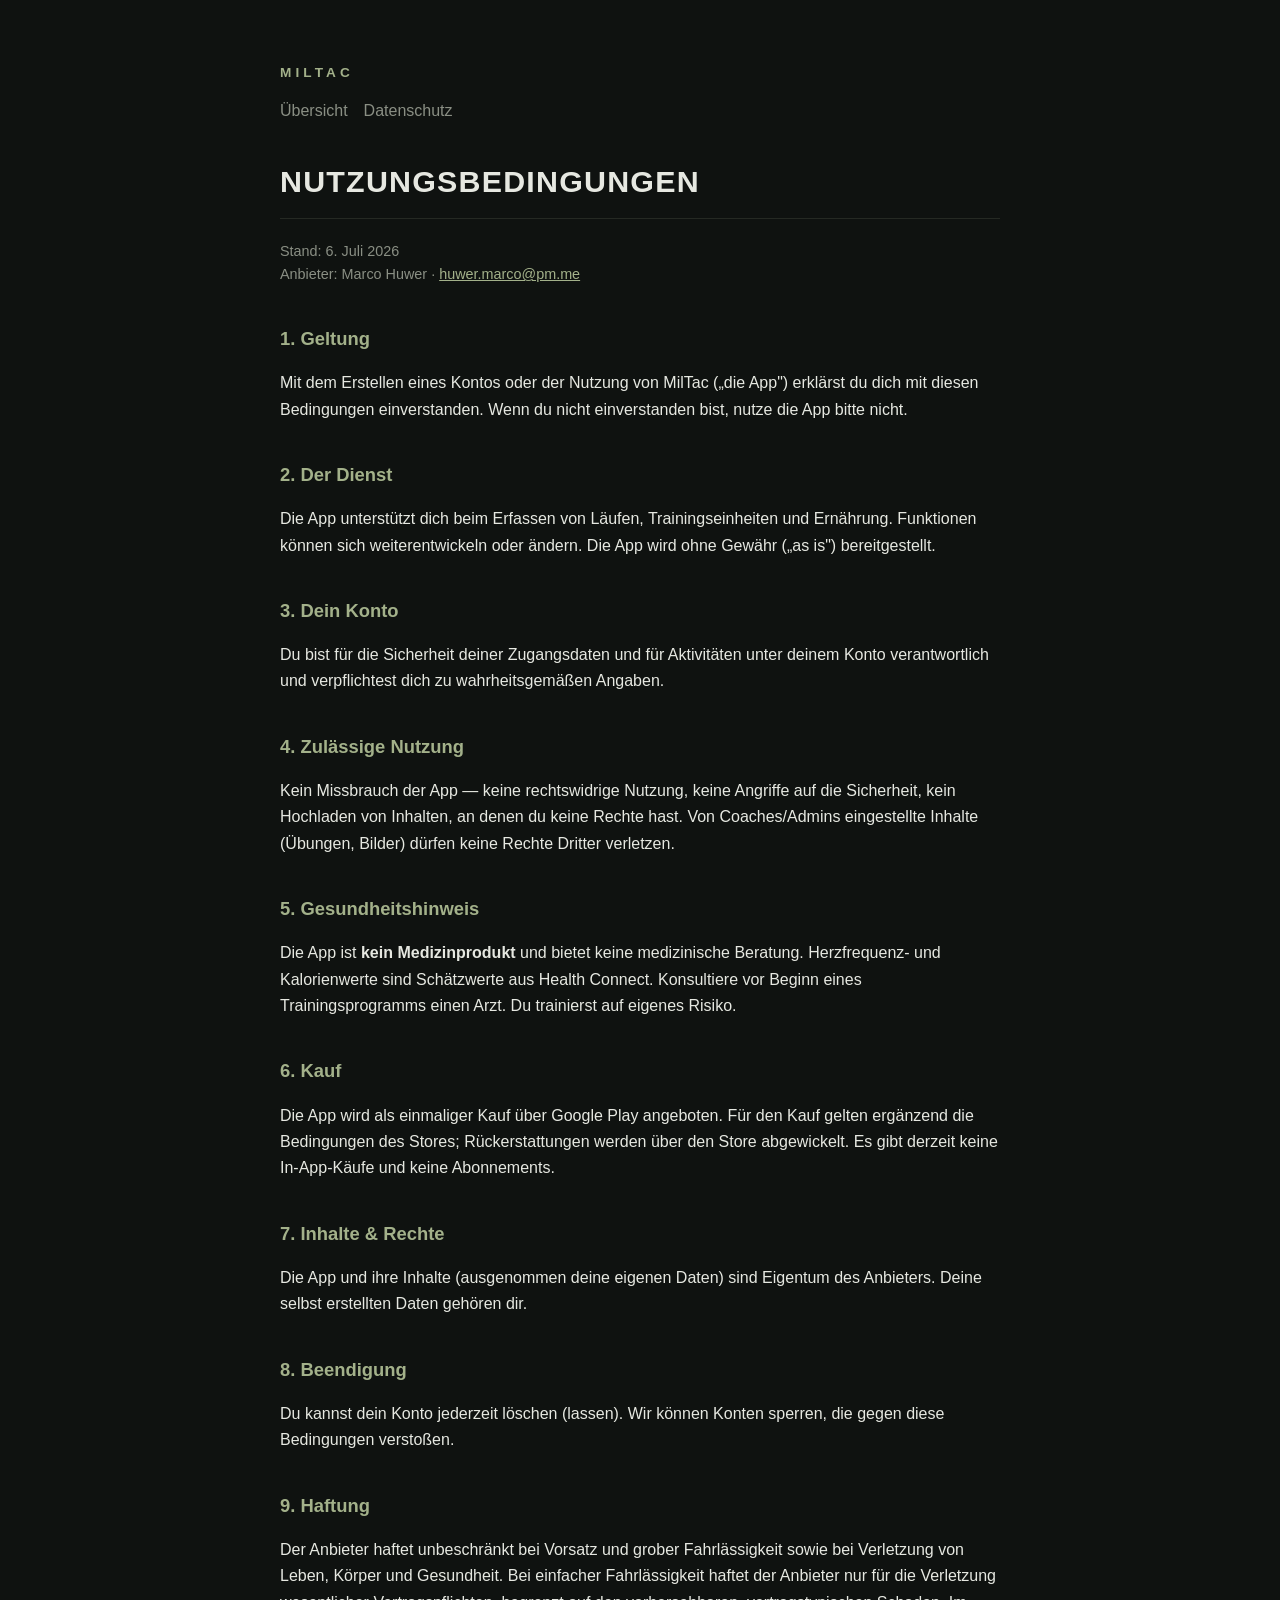
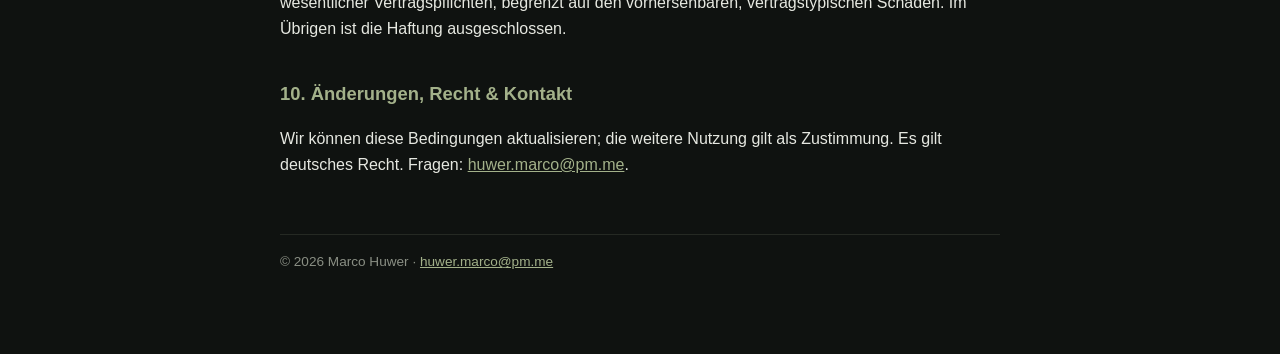
==== agb.html @ 14cd2529 "Add MilTac legal pages (privacy policy + terms, German)" ====
<!DOCTYPE html>
<html lang="de">
<head>
<meta charset="utf-8">
<meta name="viewport" content="width=device-width, initial-scale=1">
<title>Nutzungsbedingungen — MilTac</title>
<link rel="stylesheet" href="style.css">
</head>
<body>
<main>
  <p class="brand">MilTac</p>
  <nav><a href="index.html">Übersicht</a><a href="datenschutz.html">Datenschutz</a></nav>
  <h1>Nutzungsbedingungen</h1>
  <p class="meta">Stand: 6. Juli 2026<br>
  Anbieter: Marco Huwer · <a href="mailto:huwer.marco@pm.me">huwer.marco@pm.me</a></p>

  <h2>1. Geltung</h2>
  <p>Mit dem Erstellen eines Kontos oder der Nutzung von MilTac („die App") erklärst du dich mit diesen Bedingungen einverstanden. Wenn du nicht einverstanden bist, nutze die App bitte nicht.</p>

  <h2>2. Der Dienst</h2>
  <p>Die App unterstützt dich beim Erfassen von Läufen, Trainingseinheiten und Ernährung. Funktionen können sich weiterentwickeln oder ändern. Die App wird ohne Gewähr („as is") bereitgestellt.</p>

  <h2>3. Dein Konto</h2>
  <p>Du bist für die Sicherheit deiner Zugangsdaten und für Aktivitäten unter deinem Konto verantwortlich und verpflichtest dich zu wahrheitsgemäßen Angaben.</p>

  <h2>4. Zulässige Nutzung</h2>
  <p>Kein Missbrauch der App — keine rechtswidrige Nutzung, keine Angriffe auf die Sicherheit, kein Hochladen von Inhalten, an denen du keine Rechte hast. Von Coaches/Admins eingestellte Inhalte (Übungen, Bilder) dürfen keine Rechte Dritter verletzen.</p>

  <h2>5. Gesundheitshinweis</h2>
  <p>Die App ist <strong>kein Medizinprodukt</strong> und bietet keine medizinische Beratung. Herzfrequenz- und Kalorienwerte sind Schätzwerte aus Health Connect. Konsultiere vor Beginn eines Trainingsprogramms einen Arzt. Du trainierst auf eigenes Risiko.</p>

  <h2>6. Kauf</h2>
  <p>Die App wird als einmaliger Kauf über Google Play angeboten. Für den Kauf gelten ergänzend die Bedingungen des Stores; Rückerstattungen werden über den Store abgewickelt. Es gibt derzeit keine In-App-Käufe und keine Abonnements.</p>

  <h2>7. Inhalte &amp; Rechte</h2>
  <p>Die App und ihre Inhalte (ausgenommen deine eigenen Daten) sind Eigentum des Anbieters. Deine selbst erstellten Daten gehören dir.</p>

  <h2>8. Beendigung</h2>
  <p>Du kannst dein Konto jederzeit löschen (lassen). Wir können Konten sperren, die gegen diese Bedingungen verstoßen.</p>

  <h2>9. Haftung</h2>
  <p>Der Anbieter haftet unbeschränkt bei Vorsatz und grober Fahrlässigkeit sowie bei Verletzung von Leben, Körper und Gesundheit. Bei einfacher Fahrlässigkeit haftet der Anbieter nur für die Verletzung wesentlicher Vertragspflichten, begrenzt auf den vorhersehbaren, vertragstypischen Schaden. Im Übrigen ist die Haftung ausgeschlossen.</p>

  <h2>10. Änderungen, Recht &amp; Kontakt</h2>
  <p>Wir können diese Bedingungen aktualisieren; die weitere Nutzung gilt als Zustimmung. Es gilt deutsches Recht. Fragen: <a href="mailto:huwer.marco@pm.me">huwer.marco@pm.me</a>.</p>

  <footer>© 2026 Marco Huwer · <a href="mailto:huwer.marco@pm.me">huwer.marco@pm.me</a></footer>
</main>
</body>
</html>
---- style.css ----
:root {
  --bg: #0F1210;
  --card: #171D16;
  --text: #E6E8E1;
  --muted: #8A8F84;
  --accent: #A3B18A;
  --border: rgba(163, 177, 138, 0.15);
}
* { box-sizing: border-box; }
body {
  margin: 0;
  background: var(--bg);
  color: var(--text);
  font: 16px/1.65 -apple-system, "Segoe UI", Roboto, Arial, sans-serif;
}
main {
  max-width: 760px;
  margin: 0 auto;
  padding: 48px 20px 80px;
}
h1 {
  font-size: 1.9rem;
  letter-spacing: 0.04em;
  text-transform: uppercase;
  border-bottom: 1px solid var(--border);
  padding-bottom: 12px;
}
h2 { font-size: 1.15rem; margin-top: 2em; color: var(--accent); }
a { color: var(--accent); }
.meta { color: var(--muted); font-size: 0.9rem; }
.brand {
  color: var(--accent);
  letter-spacing: 0.3em;
  font-weight: 700;
  text-transform: uppercase;
  font-size: 0.85rem;
}
nav { margin-bottom: 32px; }
nav a { margin-right: 16px; color: var(--muted); text-decoration: none; }
nav a:hover { color: var(--accent); }
ul { padding-left: 1.2em; }
li { margin: 0.35em 0; }
footer {
  margin-top: 56px;
  padding-top: 16px;
  border-top: 1px solid var(--border);
  color: var(--muted);
  font-size: 0.85rem;
}
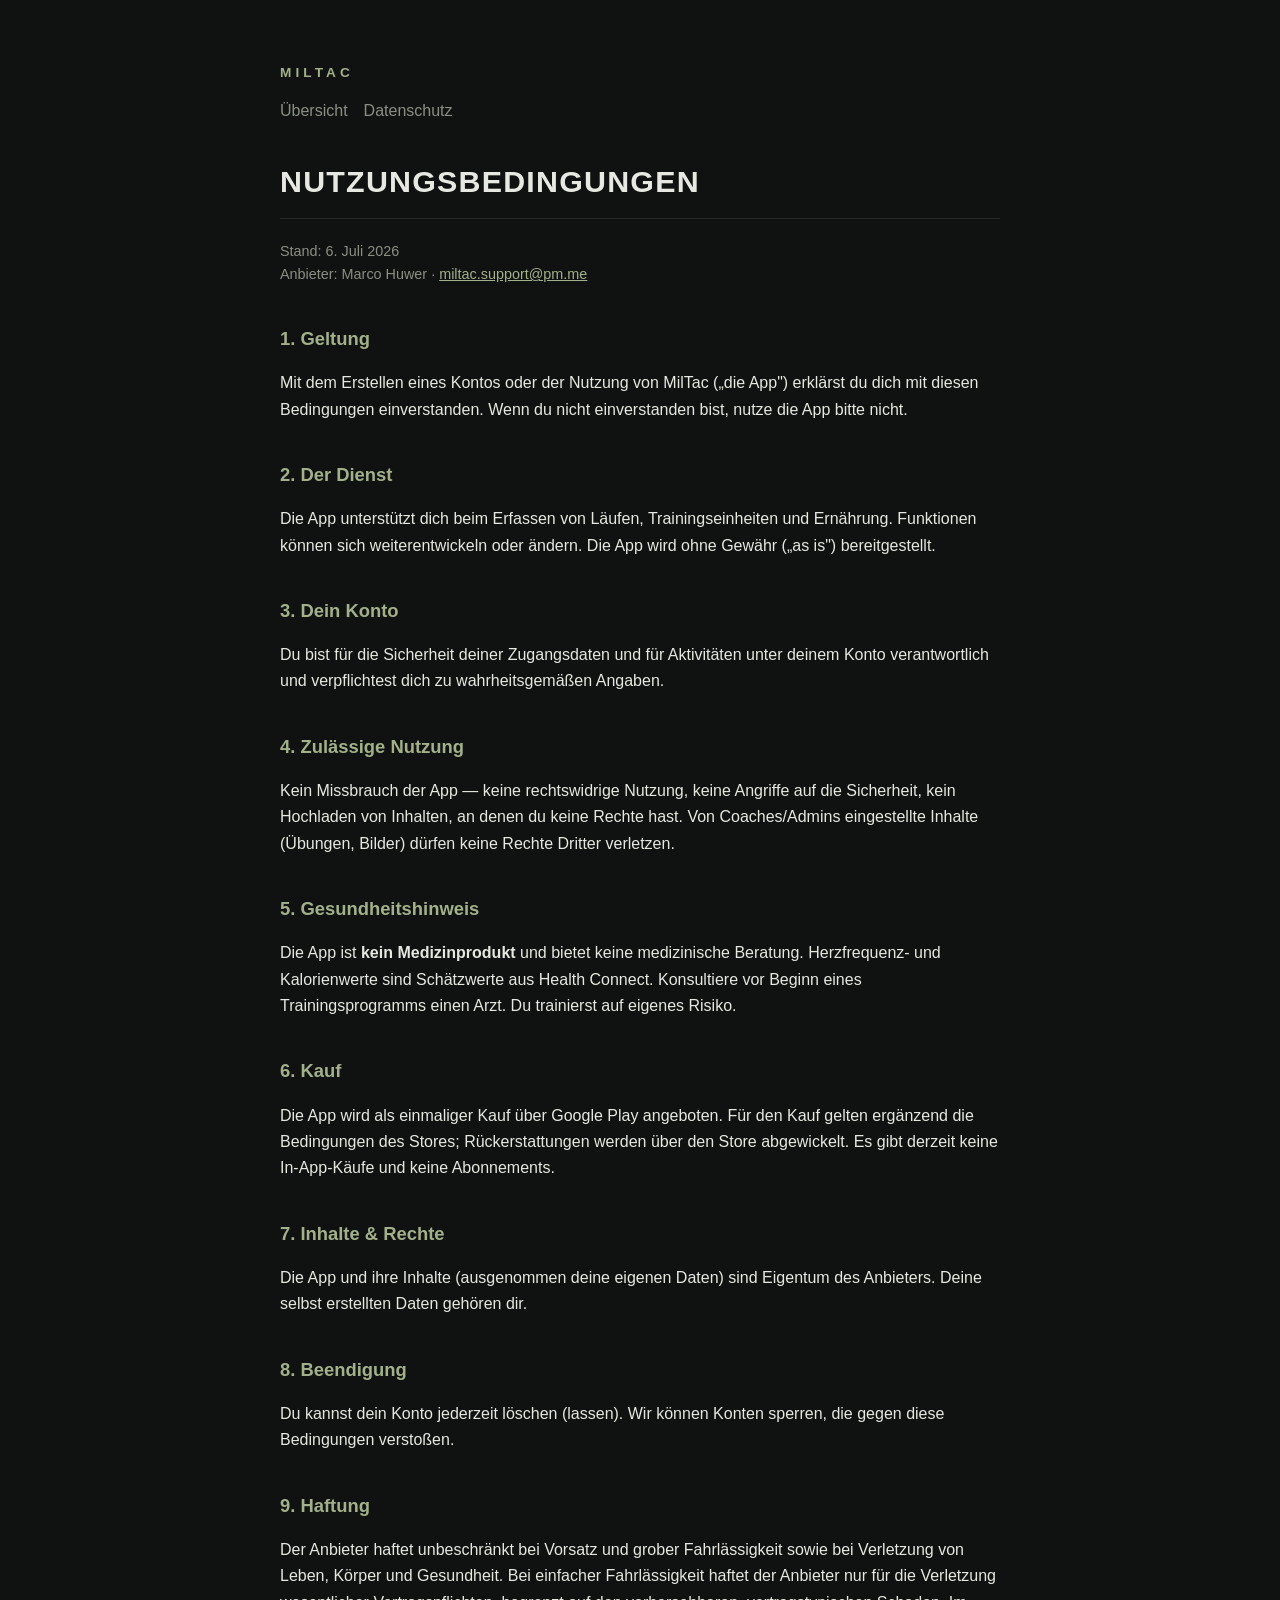
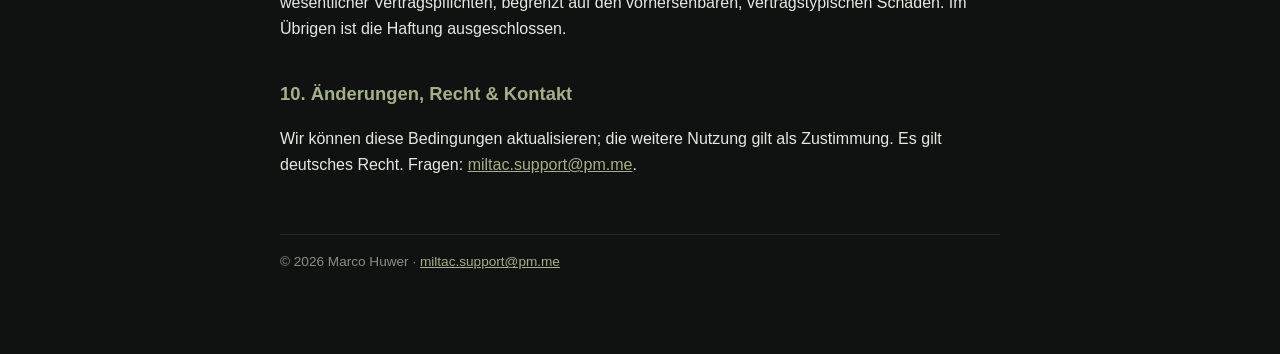
==== commit 958e3f1e: "Update contact email addresses in agb.html" ====
--- a/agb.html
+++ b/agb.html
@@ -12,7 +12,7 @@
   <nav><a href="index.html">Übersicht</a><a href="datenschutz.html">Datenschutz</a></nav>
   <h1>Nutzungsbedingungen</h1>
   <p class="meta">Stand: 6. Juli 2026<br>
-  Anbieter: Marco Huwer · <a href="mailto:huwer.marco@pm.me">huwer.marco@pm.me</a></p>
+  Anbieter: Marco Huwer · <a href="mailto:miltac.support@pm.me">miltac.support@pm.me</a></p>
 
   <h2>1. Geltung</h2>
   <p>Mit dem Erstellen eines Kontos oder der Nutzung von MilTac („die App") erklärst du dich mit diesen Bedingungen einverstanden. Wenn du nicht einverstanden bist, nutze die App bitte nicht.</p>
@@ -42,9 +42,9 @@
   <p>Der Anbieter haftet unbeschränkt bei Vorsatz und grober Fahrlässigkeit sowie bei Verletzung von Leben, Körper und Gesundheit. Bei einfacher Fahrlässigkeit haftet der Anbieter nur für die Verletzung wesentlicher Vertragspflichten, begrenzt auf den vorhersehbaren, vertragstypischen Schaden. Im Übrigen ist die Haftung ausgeschlossen.</p>
 
   <h2>10. Änderungen, Recht &amp; Kontakt</h2>
-  <p>Wir können diese Bedingungen aktualisieren; die weitere Nutzung gilt als Zustimmung. Es gilt deutsches Recht. Fragen: <a href="mailto:huwer.marco@pm.me">huwer.marco@pm.me</a>.</p>
+  <p>Wir können diese Bedingungen aktualisieren; die weitere Nutzung gilt als Zustimmung. Es gilt deutsches Recht. Fragen: <a href="mailto:miltac.support@pm.me">miltac.support@pm.me</a>.</p>
 
-  <footer>© 2026 Marco Huwer · <a href="mailto:huwer.marco@pm.me">huwer.marco@pm.me</a></footer>
+  <footer>© 2026 Marco Huwer · <a href="mailto:miltac.support@pm.me">miltac.support@pm.me</a></footer>
 </main>
 </body>
 </html>
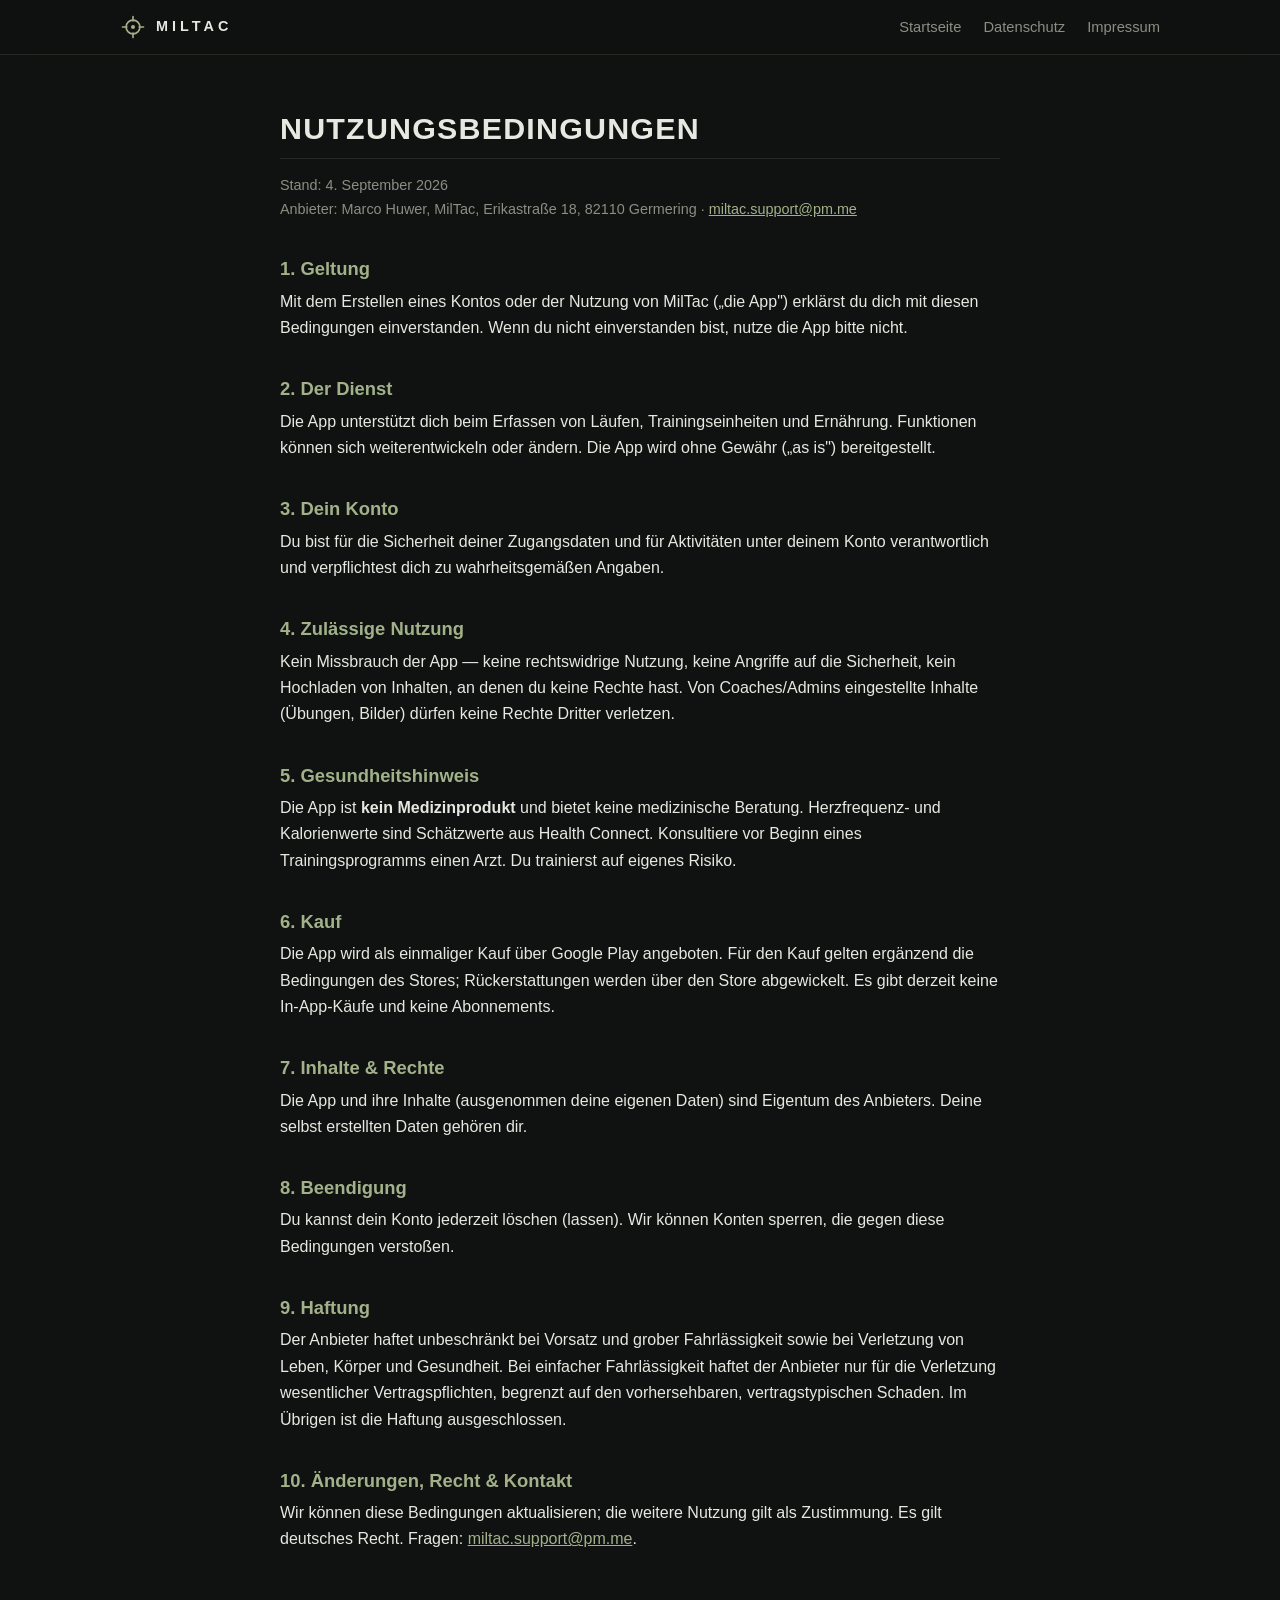
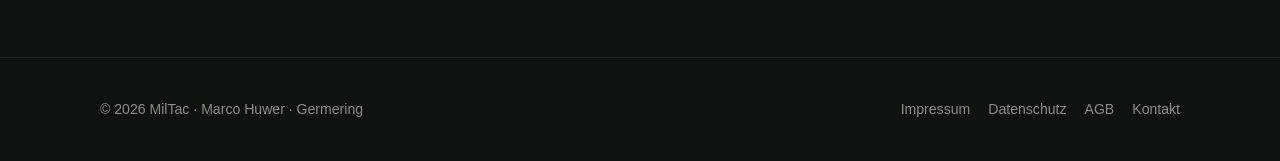
==== commit 79638d67: "Build miltac.de homepage with Impressum and unified design - New landing page (index.html): hero wit" ====
--- a/agb.html
+++ b/agb.html
@@ -4,15 +4,29 @@
 <meta charset="utf-8">
 <meta name="viewport" content="width=device-width, initial-scale=1">
 <title>Nutzungsbedingungen — MilTac</title>
+<link rel="icon" href="favicon.svg" type="image/svg+xml">
 <link rel="stylesheet" href="style.css">
 </head>
 <body>
-<main>
-  <p class="brand">MilTac</p>
-  <nav><a href="index.html">Übersicht</a><a href="datenschutz.html">Datenschutz</a></nav>
+
+<header class="site-header">
+  <div class="inner">
+    <a class="logo" href="index.html" aria-label="MilTac Startseite">
+      <svg viewBox="0 0 64 64" aria-hidden="true"><circle cx="32" cy="32" r="17" fill="none" stroke="#A3B18A" stroke-width="4"/><circle cx="32" cy="32" r="5" fill="#A3B18A"/><path d="M32 6v11M32 47v11M6 32h11M47 32h11" stroke="#A3B18A" stroke-width="4" stroke-linecap="round"/></svg>
+      MilTac
+    </a>
+    <nav class="site-nav" aria-label="Rechtliches">
+      <a href="index.html">Startseite</a>
+      <a href="datenschutz.html">Datenschutz</a>
+      <a href="impressum.html">Impressum</a>
+    </nav>
+  </div>
+</header>
+
+<main class="legal">
   <h1>Nutzungsbedingungen</h1>
-  <p class="meta">Stand: 6. Juli 2026<br>
-  Anbieter: Marco Huwer · <a href="mailto:miltac.support@pm.me">miltac.support@pm.me</a></p>
+  <p class="meta">Stand: 4. September 2026<br>
+  Anbieter: Marco Huwer, MilTac, Erikastraße 18, 82110 Germering · <a href="mailto:miltac.support@pm.me">miltac.support@pm.me</a></p>
 
   <h2>1. Geltung</h2>
   <p>Mit dem Erstellen eines Kontos oder der Nutzung von MilTac („die App") erklärst du dich mit diesen Bedingungen einverstanden. Wenn du nicht einverstanden bist, nutze die App bitte nicht.</p>
@@ -43,8 +57,18 @@
 
   <h2>10. Änderungen, Recht &amp; Kontakt</h2>
   <p>Wir können diese Bedingungen aktualisieren; die weitere Nutzung gilt als Zustimmung. Es gilt deutsches Recht. Fragen: <a href="mailto:miltac.support@pm.me">miltac.support@pm.me</a>.</p>
+</main>
 
-  <footer>© 2026 Marco Huwer · <a href="mailto:miltac.support@pm.me">miltac.support@pm.me</a></footer>
-</main>
+<footer class="site-footer">
+  <div class="inner">
+    <div>© 2026 MilTac · Marco Huwer · Germering</div>
+    <nav aria-label="Rechtliches">
+      <a href="impressum.html">Impressum</a>
+      <a href="datenschutz.html">Datenschutz</a>
+      <a href="agb.html">AGB</a>
+      <a href="mailto:miltac.support@pm.me">Kontakt</a>
+    </nav>
+  </div>
+</footer>
 </body>
 </html>
--- a/style.css
+++ b/style.css
@@ -1,49 +1,347 @@
+/* ==========================================================================
+   MilTac — Design-System
+   Dunkles, taktisches Theme · reines CSS, keine Abhängigkeiten
+   ========================================================================== */
+
 :root {
   --bg: #0F1210;
+  --bg-elev: #131813;
   --card: #171D16;
+  --card-hover: #1C231B;
   --text: #E6E8E1;
   --muted: #8A8F84;
   --accent: #A3B18A;
+  --accent-strong: #C3D1A6;
+  --accent-dim: rgba(163, 177, 138, 0.10);
   --border: rgba(163, 177, 138, 0.15);
-}
+  --border-strong: rgba(163, 177, 138, 0.35);
+  --radius: 14px;
+  --radius-sm: 8px;
+  --max: 1080px;
+  --font: -apple-system, "Segoe UI", Roboto, Inter, Arial, sans-serif;
+  --mono: ui-monospace, "SF Mono", Menlo, Consolas, monospace;
+}
+
 * { box-sizing: border-box; }
+html { scroll-behavior: smooth; }
 body {
   margin: 0;
   background: var(--bg);
   color: var(--text);
-  font: 16px/1.65 -apple-system, "Segoe UI", Roboto, Arial, sans-serif;
-}
-main {
-  max-width: 760px;
+  font: 16px/1.65 var(--font);
+  -webkit-font-smoothing: antialiased;
+}
+img, svg { max-width: 100%; display: block; }
+a { color: var(--accent); }
+a:hover { color: var(--accent-strong); }
+h1, h2, h3 { line-height: 1.15; margin: 0 0 0.5em; }
+p { margin: 0 0 1em; }
+
+/* Kleines Label in Monospace — der "taktische" Akzent */
+.eyebrow {
+  font: 600 0.75rem/1 var(--mono);
+  letter-spacing: 0.22em;
+  text-transform: uppercase;
+  color: var(--accent);
+  margin: 0 0 14px;
+}
+
+/* --------------------------------------------------------------------------
+   Header & Navigation
+   -------------------------------------------------------------------------- */
+.site-header {
+  position: sticky;
+  top: 0;
+  z-index: 10;
+  background: rgba(15, 18, 16, 0.85);
+  backdrop-filter: blur(10px);
+  -webkit-backdrop-filter: blur(10px);
+  border-bottom: 1px solid var(--border);
+}
+.site-header .inner {
+  max-width: var(--max);
   margin: 0 auto;
-  padding: 48px 20px 80px;
-}
-h1 {
+  padding: 14px 20px;
+  display: flex;
+  align-items: center;
+  justify-content: space-between;
+  gap: 16px;
+}
+.logo {
+  display: inline-flex;
+  align-items: center;
+  gap: 10px;
+  color: var(--text);
+  text-decoration: none;
+  font-weight: 700;
+  letter-spacing: 0.28em;
+  text-transform: uppercase;
+  font-size: 0.9rem;
+}
+.logo svg { width: 26px; height: 26px; }
+.site-nav { display: flex; gap: 22px; align-items: center; }
+.site-nav a {
+  color: var(--muted);
+  text-decoration: none;
+  font-size: 0.92rem;
+}
+.site-nav a:hover { color: var(--text); }
+.site-nav .btn { padding: 8px 16px; font-size: 0.88rem; }
+
+/* --------------------------------------------------------------------------
+   Buttons
+   -------------------------------------------------------------------------- */
+.btn {
+  display: inline-flex;
+  align-items: center;
+  gap: 10px;
+  padding: 13px 22px;
+  border-radius: 999px;
+  border: 1px solid var(--border-strong);
+  background: transparent;
+  color: var(--text);
+  font-weight: 600;
+  font-size: 0.95rem;
+  text-decoration: none;
+  transition: background .15s, border-color .15s, transform .15s;
+}
+.btn:hover { background: var(--accent-dim); border-color: var(--accent); color: var(--text); transform: translateY(-1px); }
+.btn.primary { background: var(--accent); border-color: var(--accent); color: #0F1210; }
+.btn.primary:hover { background: var(--accent-strong); border-color: var(--accent-strong); color: #0F1210; }
+.btn svg { width: 20px; height: 20px; }
+
+/* --------------------------------------------------------------------------
+   Layout-Bausteine
+   -------------------------------------------------------------------------- */
+.section { padding: 88px 20px; }
+.section.alt { background: var(--bg-elev); border-top: 1px solid var(--border); border-bottom: 1px solid var(--border); }
+.container { max-width: var(--max); margin: 0 auto; }
+.section h2 { font-size: clamp(1.7rem, 3.4vw, 2.3rem); letter-spacing: -0.01em; }
+.section .lead { color: var(--muted); font-size: 1.1rem; max-width: 620px; }
+
+.grid { display: grid; gap: 20px; }
+.grid.cols-3 { grid-template-columns: repeat(3, 1fr); }
+.grid.cols-2 { grid-template-columns: repeat(2, 1fr); }
+
+.card {
+  background: var(--card);
+  border: 1px solid var(--border);
+  border-radius: var(--radius);
+  padding: 28px;
+  transition: border-color .2s, background .2s;
+}
+.card:hover { border-color: var(--border-strong); background: var(--card-hover); }
+.card h3 { font-size: 1.15rem; margin-top: 18px; }
+.card p { color: var(--muted); margin-bottom: 0; }
+.card .icon {
+  width: 46px; height: 46px;
+  border-radius: 12px;
+  background: var(--accent-dim);
+  border: 1px solid var(--border);
+  display: grid; place-items: center;
+  color: var(--accent);
+}
+.card .icon svg { width: 24px; height: 24px; }
+
+/* --------------------------------------------------------------------------
+   Hero
+   -------------------------------------------------------------------------- */
+.hero {
+  position: relative;
+  overflow: hidden;
+  padding: 96px 20px 72px;
+}
+.hero::before {
+  /* dezentes taktisches Raster im Hintergrund */
+  content: "";
+  position: absolute; inset: 0;
+  background-image:
+    linear-gradient(var(--border) 1px, transparent 1px),
+    linear-gradient(90deg, var(--border) 1px, transparent 1px);
+  background-size: 48px 48px;
+  mask-image: radial-gradient(ellipse 70% 60% at 50% 30%, #000 20%, transparent 100%);
+  -webkit-mask-image: radial-gradient(ellipse 70% 60% at 50% 30%, #000 20%, transparent 100%);
+  opacity: .6;
+  pointer-events: none;
+}
+.hero .container {
+  position: relative;
+  display: grid;
+  grid-template-columns: 1.15fr 0.85fr;
+  gap: 48px;
+  align-items: center;
+}
+.hero h1 {
+  font-size: clamp(2.3rem, 5.4vw, 3.9rem);
+  letter-spacing: -0.02em;
+  font-weight: 800;
+}
+.hero h1 em { font-style: normal; color: var(--accent); }
+.hero .lead { font-size: 1.15rem; color: var(--muted); max-width: 520px; }
+.hero .actions { display: flex; flex-wrap: wrap; gap: 12px; margin-top: 30px; }
+.hero .note { color: var(--muted); font-size: 0.85rem; margin-top: 16px; }
+
+/* Stat-Zeile unter dem Hero */
+.stats {
+  display: flex; flex-wrap: wrap; gap: 28px 40px;
+  margin-top: 40px; padding-top: 28px;
+  border-top: 1px solid var(--border);
+}
+.stats div strong { display: block; font-size: 1.35rem; font-weight: 700; }
+.stats div span { color: var(--muted); font-size: 0.85rem; }
+
+/* --------------------------------------------------------------------------
+   Phone-Mockup (reines CSS, ersetzt bis zum Screenshot die App-Ansicht)
+   -------------------------------------------------------------------------- */
+.phone-wrap { display: grid; place-items: center; }
+.phone {
+  width: 280px;
+  aspect-ratio: 9 / 19;
+  border-radius: 38px;
+  background: #0A0C0A;
+  border: 2px solid #2A312A;
+  box-shadow:
+    0 0 0 6px #151A15,
+    0 40px 80px rgba(0, 0, 0, 0.6),
+    0 0 120px rgba(163, 177, 138, 0.12);
+  padding: 16px;
+  position: relative;
+}
+.phone::before {
+  content: "";
+  position: absolute; top: 12px; left: 50%; transform: translateX(-50%);
+  width: 84px; height: 22px; border-radius: 999px; background: #000;
+}
+.screen {
+  height: 100%;
+  border-radius: 26px;
+  background: var(--bg);
+  padding: 44px 18px 18px;
+  display: flex; flex-direction: column; gap: 14px;
+  font-size: 0.8rem;
+}
+.screen .s-title { font: 600 0.65rem/1 var(--mono); letter-spacing: .2em; color: var(--accent); text-transform: uppercase; }
+.screen .s-big { font-size: 2.4rem; font-weight: 800; letter-spacing: -0.03em; line-height: 1; }
+.screen .s-big small { font-size: 0.9rem; color: var(--muted); font-weight: 500; margin-left: 4px; }
+.screen .s-row { display: grid; grid-template-columns: 1fr 1fr; gap: 10px; }
+.screen .s-box { background: var(--card); border: 1px solid var(--border); border-radius: 10px; padding: 10px 12px; }
+.screen .s-box span { display: block; color: var(--muted); font-size: 0.65rem; text-transform: uppercase; letter-spacing: .08em; }
+.screen .s-box strong { font-size: 1rem; white-space: nowrap; }
+.screen .s-map {
+  flex: 1;
+  border-radius: 12px;
+  background:
+    linear-gradient(var(--border) 1px, transparent 1px) 0 0 / 22px 22px,
+    linear-gradient(90deg, var(--border) 1px, transparent 1px) 0 0 / 22px 22px,
+    var(--card);
+  border: 1px solid var(--border);
+  position: relative; overflow: hidden;
+}
+.screen .s-map svg { position: absolute; inset: 0; width: 100%; height: 100%; }
+.screen .s-btn { background: var(--accent); color: #0F1210; text-align: center; border-radius: 999px; padding: 11px; font-weight: 700; font-size: 0.8rem; letter-spacing: .04em; }
+
+/* --------------------------------------------------------------------------
+   Feature-Liste (Checkliste)
+   -------------------------------------------------------------------------- */
+.checklist { list-style: none; padding: 0; margin: 24px 0 0; display: grid; gap: 14px; }
+.checklist li { display: flex; gap: 14px; align-items: flex-start; color: var(--text); }
+.checklist li svg { width: 22px; height: 22px; flex: none; color: var(--accent); margin-top: 2px; }
+.checklist li span { color: var(--muted); }
+.checklist li strong { color: var(--text); display: block; }
+
+/* --------------------------------------------------------------------------
+   Split-Section (Text + Visual)
+   -------------------------------------------------------------------------- */
+.split { display: grid; grid-template-columns: 1fr 1fr; gap: 56px; align-items: center; }
+.panel {
+  background: var(--card);
+  border: 1px solid var(--border);
+  border-radius: var(--radius);
+  padding: 32px;
+}
+.panel .kv { display: grid; grid-template-columns: auto 1fr; gap: 10px 20px; font-size: 0.95rem; }
+.panel .kv dt { color: var(--muted); font: 500 0.75rem/1.8 var(--mono); letter-spacing: .1em; text-transform: uppercase; }
+.panel .kv dd { margin: 0; }
+
+/* --------------------------------------------------------------------------
+   CTA-Band
+   -------------------------------------------------------------------------- */
+.cta {
+  text-align: center;
+  padding: 96px 20px;
+  background:
+    radial-gradient(ellipse 60% 80% at 50% 100%, rgba(163, 177, 138, 0.14), transparent 70%),
+    var(--bg);
+  border-top: 1px solid var(--border);
+}
+.cta h2 { font-size: clamp(1.8rem, 4vw, 2.6rem); }
+.cta .actions { display: flex; justify-content: center; flex-wrap: wrap; gap: 12px; margin-top: 28px; }
+
+/* --------------------------------------------------------------------------
+   Footer
+   -------------------------------------------------------------------------- */
+.site-footer {
+  border-top: 1px solid var(--border);
+  padding: 40px 20px;
+  color: var(--muted);
+  font-size: 0.88rem;
+}
+.site-footer .inner {
+  max-width: var(--max); margin: 0 auto;
+  display: flex; flex-wrap: wrap; justify-content: space-between; gap: 16px 32px;
+  align-items: center;
+}
+.site-footer nav { display: flex; flex-wrap: wrap; gap: 18px; }
+.site-footer a { color: var(--muted); text-decoration: none; }
+.site-footer a:hover { color: var(--accent); }
+
+/* --------------------------------------------------------------------------
+   Rechtsseiten (Impressum / Datenschutz / AGB)
+   -------------------------------------------------------------------------- */
+.legal { max-width: 760px; margin: 0 auto; padding: 56px 20px 88px; }
+.legal h1 {
   font-size: 1.9rem;
   letter-spacing: 0.04em;
   text-transform: uppercase;
   border-bottom: 1px solid var(--border);
   padding-bottom: 12px;
 }
-h2 { font-size: 1.15rem; margin-top: 2em; color: var(--accent); }
-a { color: var(--accent); }
-.meta { color: var(--muted); font-size: 0.9rem; }
-.brand {
-  color: var(--accent);
-  letter-spacing: 0.3em;
-  font-weight: 700;
-  text-transform: uppercase;
-  font-size: 0.85rem;
-}
-nav { margin-bottom: 32px; }
-nav a { margin-right: 16px; color: var(--muted); text-decoration: none; }
-nav a:hover { color: var(--accent); }
-ul { padding-left: 1.2em; }
-li { margin: 0.35em 0; }
-footer {
-  margin-top: 56px;
-  padding-top: 16px;
-  border-top: 1px solid var(--border);
-  color: var(--muted);
-  font-size: 0.85rem;
-}
+.legal h2 { font-size: 1.15rem; margin-top: 2em; color: var(--accent); }
+.legal .meta { color: var(--muted); font-size: 0.9rem; }
+.legal ul { padding-left: 1.2em; }
+.legal li { margin: 0.35em 0; }
+.legal address { font-style: normal; line-height: 1.7; }
+.legal .box {
+  background: var(--card);
+  border: 1px solid var(--border);
+  border-radius: var(--radius-sm);
+  padding: 20px 24px;
+  margin: 16px 0;
+}
+
+/* --------------------------------------------------------------------------
+   Einblend-Animation beim Scrollen (fällt ohne JS sanft zurück)
+   -------------------------------------------------------------------------- */
+@media (prefers-reduced-motion: no-preference) {
+  .reveal { opacity: 0; transform: translateY(18px); transition: opacity .6s ease, transform .6s ease; }
+  .reveal.in { opacity: 1; transform: none; }
+}
+
+/* --------------------------------------------------------------------------
+   Responsive
+   -------------------------------------------------------------------------- */
+@media (max-width: 900px) {
+  .hero .container { grid-template-columns: 1fr; gap: 40px; }
+  .hero { padding-top: 64px; }
+  .phone { width: 250px; }
+  .screen .s-box { padding: 9px 10px; }
+  .screen .s-box strong { font-size: 0.85rem; }
+  .grid.cols-3 { grid-template-columns: 1fr; }
+  .grid.cols-2 { grid-template-columns: 1fr; }
+  .split { grid-template-columns: 1fr; gap: 32px; }
+  .section { padding: 64px 20px; }
+}
+@media (max-width: 600px) {
+  .site-nav a:not(.btn) { display: none; }
+  .stats { gap: 20px 28px; }
+}
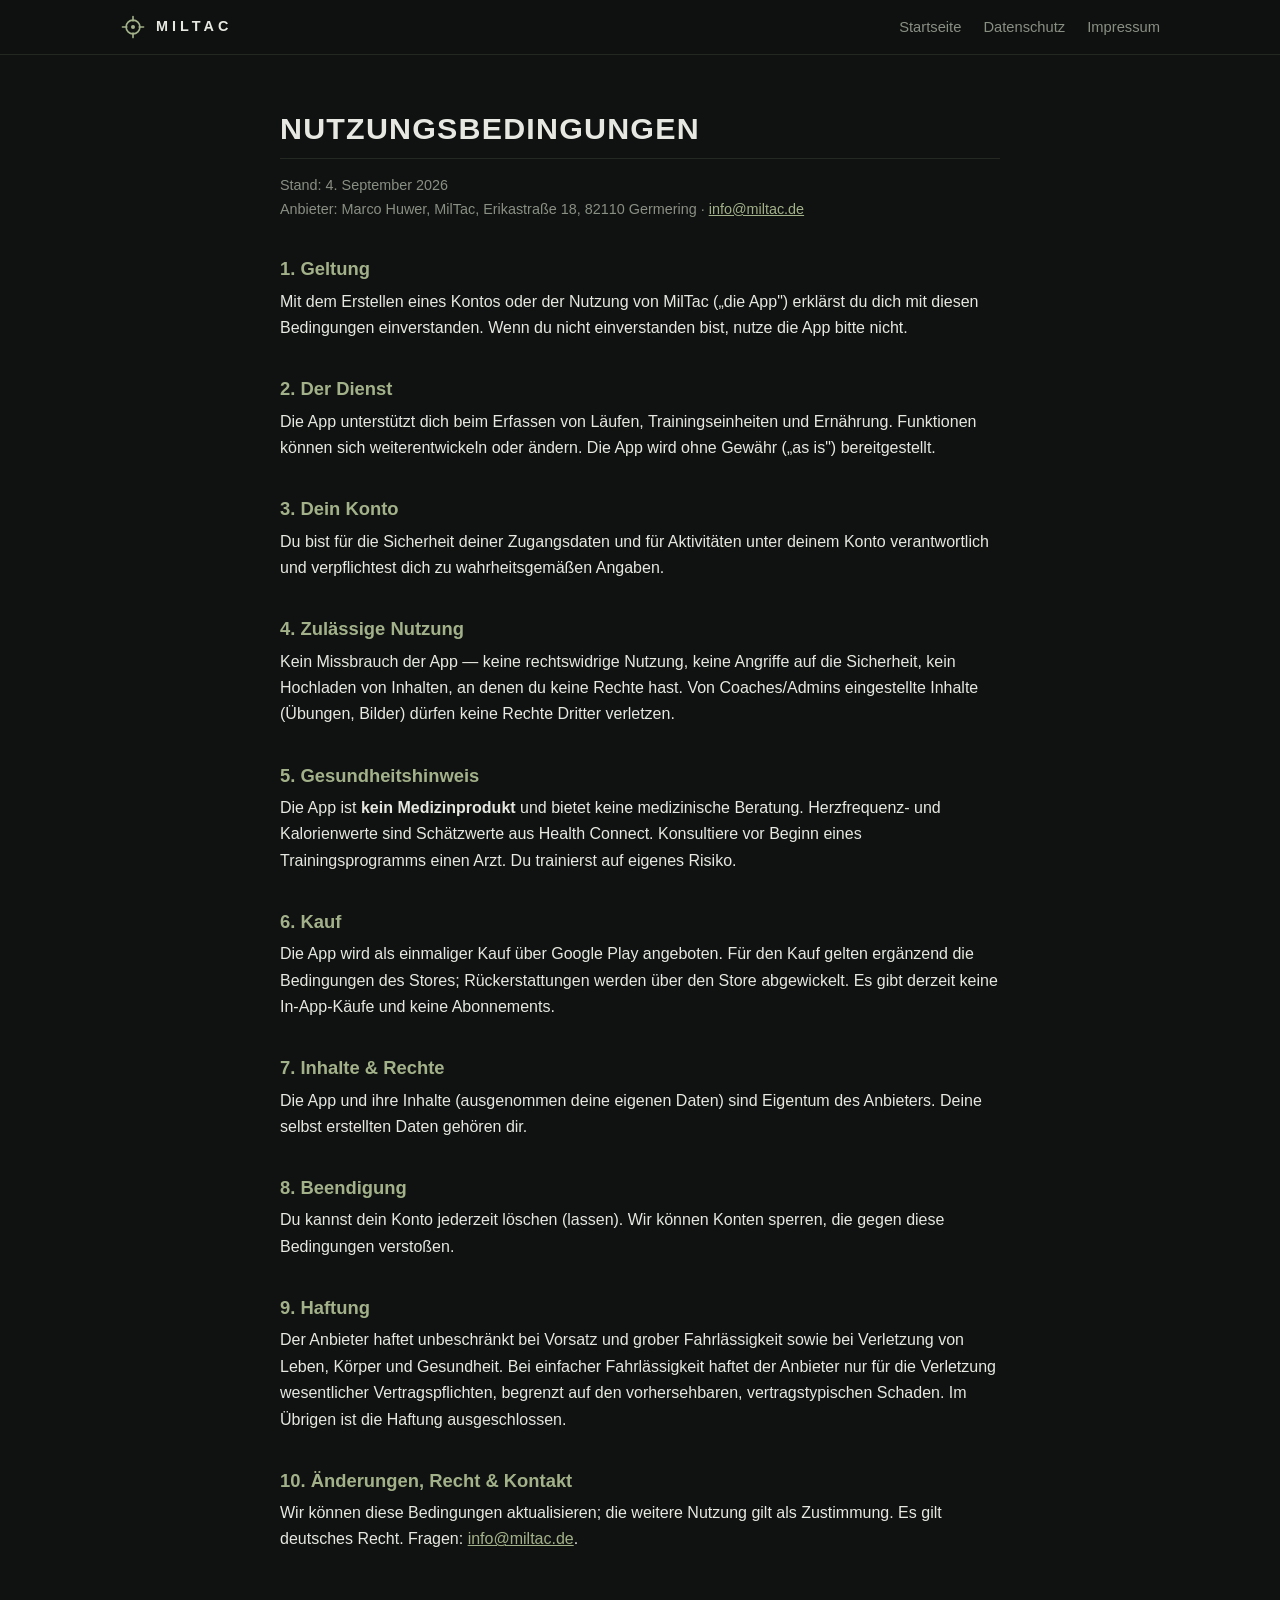
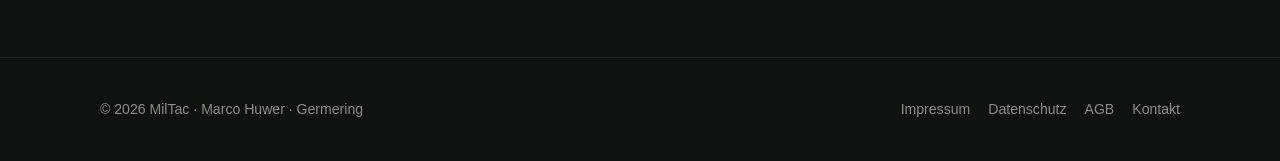
==== commit de83a959: "Replace contact email with info@miltac.de on all pages Co-Authored-By: Claude Fable 5.1 <noreply@ant" ====
--- a/agb.html
+++ b/agb.html
@@ -26,7 +26,7 @@
 <main class="legal">
   <h1>Nutzungsbedingungen</h1>
   <p class="meta">Stand: 4. September 2026<br>
-  Anbieter: Marco Huwer, MilTac, Erikastraße 18, 82110 Germering · <a href="mailto:miltac.support@pm.me">miltac.support@pm.me</a></p>
+  Anbieter: Marco Huwer, MilTac, Erikastraße 18, 82110 Germering · <a href="mailto:info@miltac.de">info@miltac.de</a></p>
 
   <h2>1. Geltung</h2>
   <p>Mit dem Erstellen eines Kontos oder der Nutzung von MilTac („die App") erklärst du dich mit diesen Bedingungen einverstanden. Wenn du nicht einverstanden bist, nutze die App bitte nicht.</p>
@@ -56,7 +56,7 @@
   <p>Der Anbieter haftet unbeschränkt bei Vorsatz und grober Fahrlässigkeit sowie bei Verletzung von Leben, Körper und Gesundheit. Bei einfacher Fahrlässigkeit haftet der Anbieter nur für die Verletzung wesentlicher Vertragspflichten, begrenzt auf den vorhersehbaren, vertragstypischen Schaden. Im Übrigen ist die Haftung ausgeschlossen.</p>
 
   <h2>10. Änderungen, Recht &amp; Kontakt</h2>
-  <p>Wir können diese Bedingungen aktualisieren; die weitere Nutzung gilt als Zustimmung. Es gilt deutsches Recht. Fragen: <a href="mailto:miltac.support@pm.me">miltac.support@pm.me</a>.</p>
+  <p>Wir können diese Bedingungen aktualisieren; die weitere Nutzung gilt als Zustimmung. Es gilt deutsches Recht. Fragen: <a href="mailto:info@miltac.de">info@miltac.de</a>.</p>
 </main>
 
 <footer class="site-footer">
@@ -66,7 +66,7 @@
       <a href="impressum.html">Impressum</a>
       <a href="datenschutz.html">Datenschutz</a>
       <a href="agb.html">AGB</a>
-      <a href="mailto:miltac.support@pm.me">Kontakt</a>
+      <a href="mailto:info@miltac.de">Kontakt</a>
     </nav>
   </div>
 </footer>
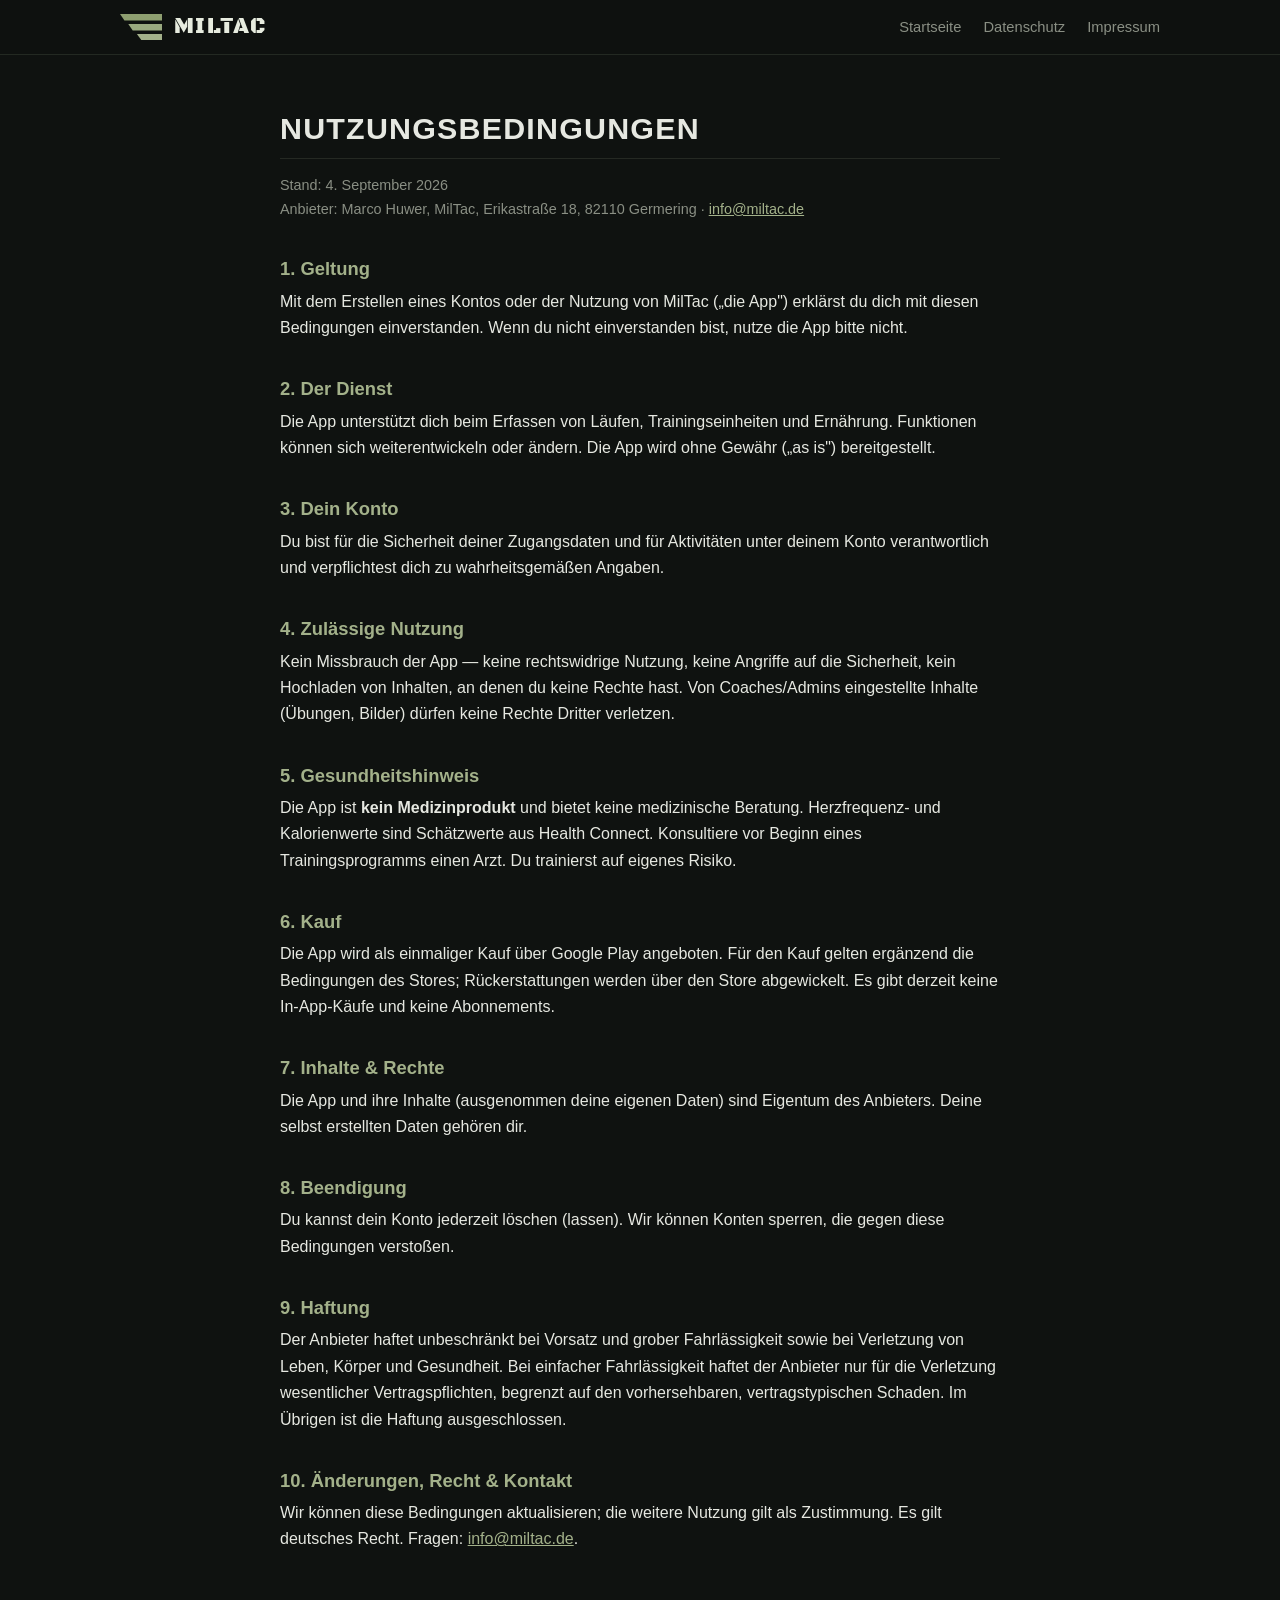
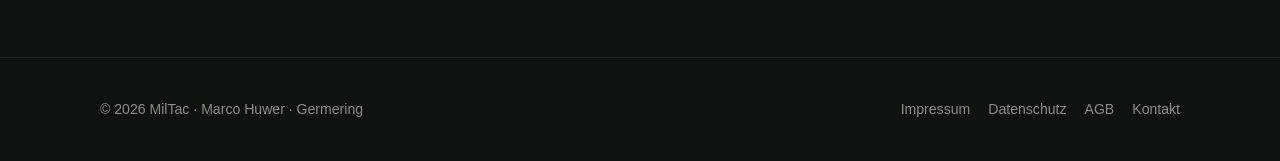
==== commit 593bb2a6: "Replace placeholder mark with the real MilTac stripe logo - Rebuild the three-stripe mark as SVG (pr" ====
--- a/agb.html
+++ b/agb.html
@@ -12,8 +12,8 @@
 <header class="site-header">
   <div class="inner">
     <a class="logo" href="index.html" aria-label="MilTac Startseite">
-      <svg viewBox="0 0 64 64" aria-hidden="true"><circle cx="32" cy="32" r="17" fill="none" stroke="#A3B18A" stroke-width="4"/><circle cx="32" cy="32" r="5" fill="#A3B18A"/><path d="M32 6v11M32 47v11M6 32h11M47 32h11" stroke="#A3B18A" stroke-width="4" stroke-linecap="round"/></svg>
-      MilTac
+      <svg class="mark" viewBox="0 0 142 88" aria-hidden="true"><polygon points="0,0 142,0 142,22 15,22" fill="#8E9F70"/><polygon points="28,34 142,34 142,56 43,56" fill="#99A97F"/><polygon points="57,68 142,68 142,88 72,88" fill="#A3B18A"/></svg>
+      <span class="wordmark">MilTac</span>
     </a>
     <nav class="site-nav" aria-label="Rechtliches">
       <a href="index.html">Startseite</a>
--- a/style.css
+++ b/style.css
@@ -67,18 +67,25 @@
   justify-content: space-between;
   gap: 16px;
 }
+@font-face {
+  /* Black Ops One (SIL OFL 1.1) — selbst gehostet, kein Google-Fonts-Abruf */
+  font-family: "Black Ops One";
+  src: url("assets/BlackOpsOne-subset.woff2") format("woff2"),
+       url("assets/BlackOpsOne-subset.ttf") format("truetype");
+  font-display: swap;
+}
 .logo {
   display: inline-flex;
   align-items: center;
-  gap: 10px;
-  color: var(--text);
+  gap: 12px;
+  color: #E7ECDF;
   text-decoration: none;
-  font-weight: 700;
-  letter-spacing: 0.28em;
+  font: 400 1.35rem/1 "Black Ops One", Impact, "Arial Black", sans-serif;
+  letter-spacing: 0.06em;
   text-transform: uppercase;
-  font-size: 0.9rem;
-}
-.logo svg { width: 26px; height: 26px; }
+}
+.logo:hover { color: #fff; }
+.logo .mark { width: 42px; height: auto; flex: none; }
 .site-nav { display: flex; gap: 22px; align-items: center; }
 .site-nav a {
   color: var(--muted);
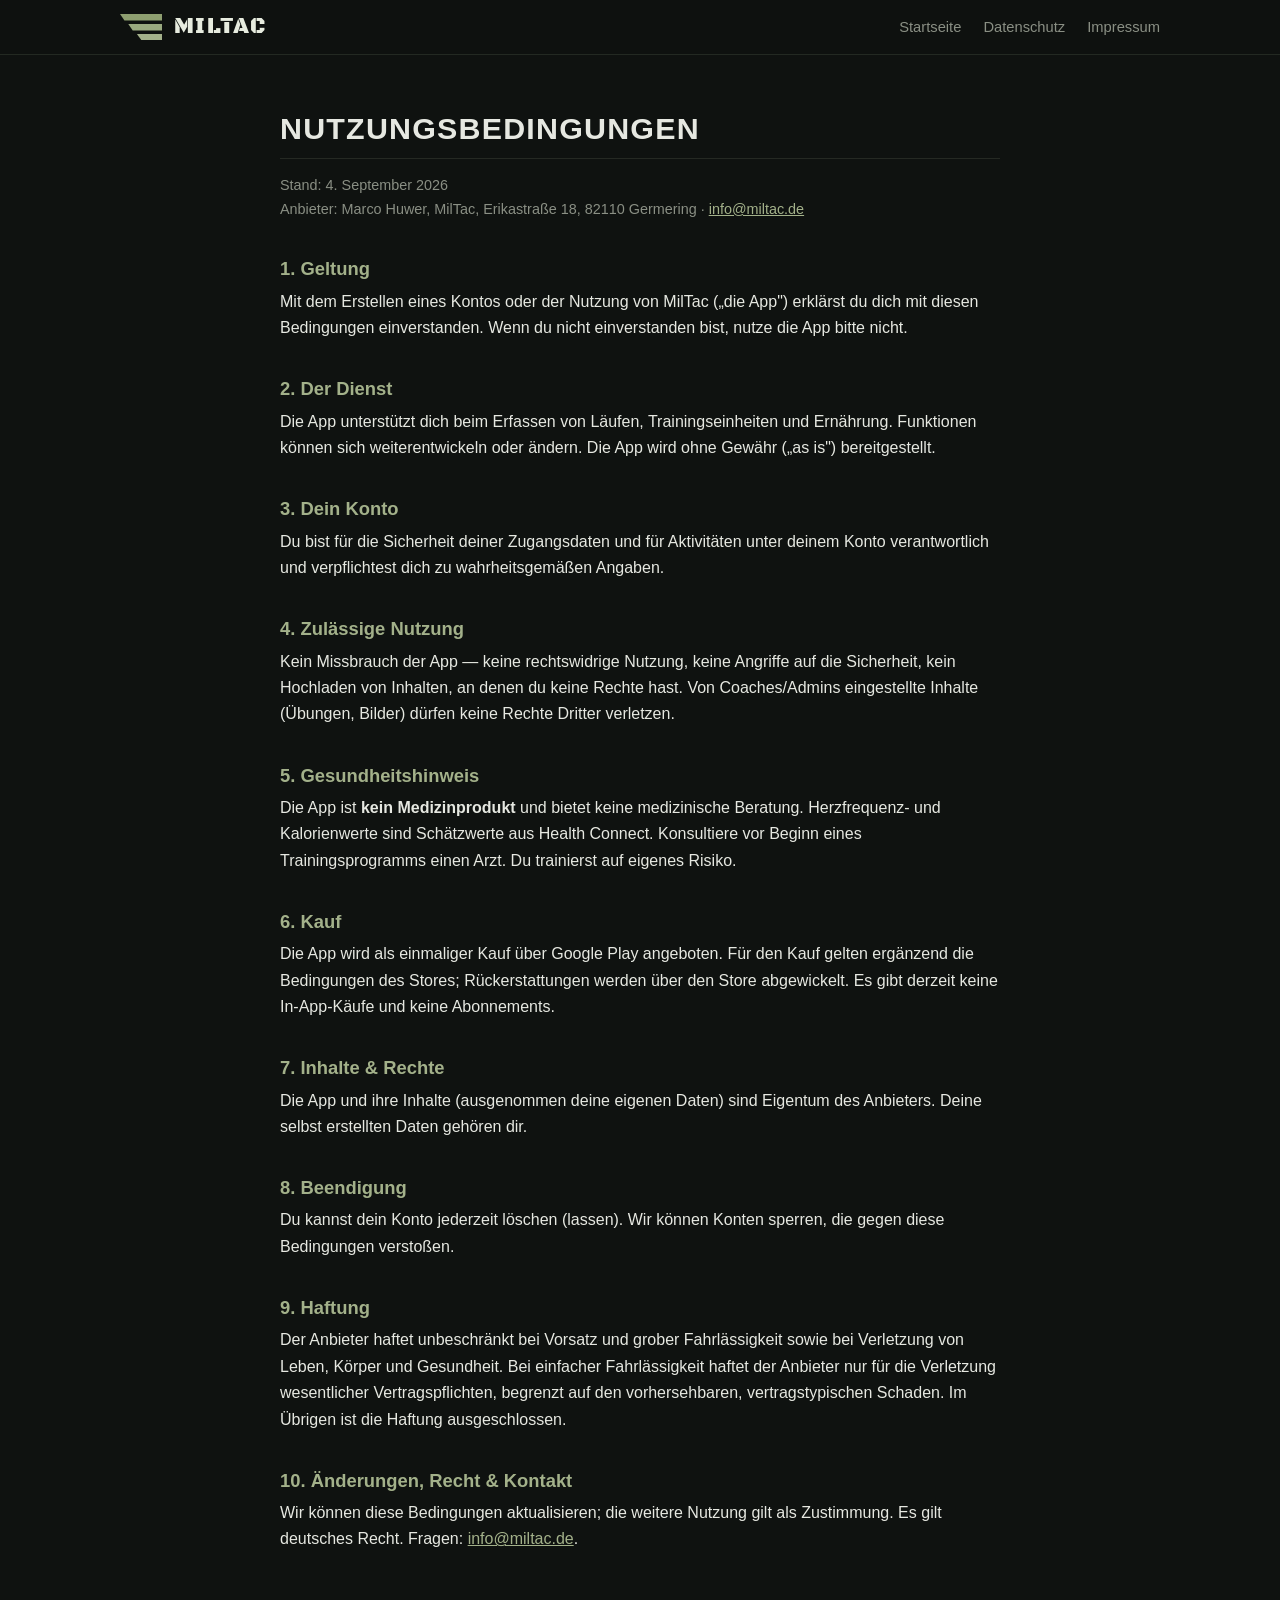
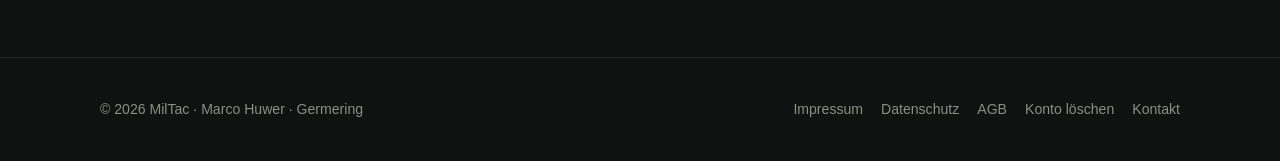
==== commit 7a5022ac: "Add account deletion page and link it from all pages Google Play requires a web resource for account" ====
--- a/agb.html
+++ b/agb.html
@@ -5,6 +5,8 @@
 <meta name="viewport" content="width=device-width, initial-scale=1">
 <title>Nutzungsbedingungen — MilTac</title>
 <link rel="icon" href="favicon.svg" type="image/svg+xml">
+<meta http-equiv="Content-Security-Policy" content="default-src 'none'; script-src 'self'; style-src 'self'; img-src 'self'; font-src 'self'; connect-src 'none'; object-src 'none'; base-uri 'none'; form-action 'none'; upgrade-insecure-requests">
+<meta name="referrer" content="strict-origin-when-cross-origin">
 <link rel="stylesheet" href="style.css">
 </head>
 <body>
@@ -66,6 +68,7 @@
       <a href="impressum.html">Impressum</a>
       <a href="datenschutz.html">Datenschutz</a>
       <a href="agb.html">AGB</a>
+      <a href="konto-loeschen.html">Konto löschen</a>
       <a href="mailto:info@miltac.de">Kontakt</a>
     </nav>
   </div>
--- a/style.css
+++ b/style.css
@@ -37,6 +37,14 @@
 h1, h2, h3 { line-height: 1.15; margin: 0 0 0.5em; }
 p { margin: 0 0 1em; }
 
+/* Kleine Hilfsklassen (ersetzen Inline-Styles, damit die CSP strikt bleiben kann) */
+.mt-18 { margin-top: 18px; }
+.mt-28 { margin-top: 28px; }
+.mt-44 { margin-top: 44px; }
+.muted { color: var(--muted); }
+.small { font-size: 0.85rem; }
+.centered { margin-left: auto; margin-right: auto; }
+
 /* Kleines Label in Monospace — der "taktische" Akzent */
 .eyebrow {
   font: 600 0.75rem/1 var(--mono);
@@ -149,6 +157,8 @@
   color: var(--accent);
 }
 .card .icon svg { width: 24px; height: 24px; }
+.card .icon img { width: 60px; height: 60px; }
+.card .icon:has(img) { width: 68px; height: 68px; border-radius: 16px; }
 
 /* --------------------------------------------------------------------------
    Hero
@@ -158,9 +168,22 @@
   overflow: hidden;
   padding: 96px 20px 72px;
 }
+.hero.has-photo {
+  background: url("assets/hero-bg.webp") center 40% / cover no-repeat, var(--bg);
+}
+.hero.has-photo::after {
+  /* Foto abdunkeln, damit Text lesbar bleibt; unten weich in den Seitenhintergrund */
+  content: "";
+  position: absolute; inset: 0;
+  background:
+    linear-gradient(90deg, rgba(15, 18, 16, 0.92) 0%, rgba(15, 18, 16, 0.75) 45%, rgba(15, 18, 16, 0.35) 100%),
+    linear-gradient(180deg, rgba(15, 18, 16, 0.55) 0%, rgba(15, 18, 16, 0.1) 40%, var(--bg) 100%);
+  pointer-events: none;
+}
 .hero::before {
   /* dezentes taktisches Raster im Hintergrund */
   content: "";
+  z-index: 1;
   position: absolute; inset: 0;
   background-image:
     linear-gradient(var(--border) 1px, transparent 1px),
@@ -173,6 +196,7 @@
 }
 .hero .container {
   position: relative;
+  z-index: 2;
   display: grid;
   grid-template-columns: 1.15fr 0.85fr;
   gap: 48px;
@@ -201,6 +225,7 @@
    Phone-Mockup (reines CSS, ersetzt bis zum Screenshot die App-Ansicht)
    -------------------------------------------------------------------------- */
 .phone-wrap { display: grid; place-items: center; }
+.phone-img { width: min(100%, 420px); height: auto; filter: drop-shadow(0 30px 60px rgba(0, 0, 0, 0.6)); }
 .phone {
   width: 280px;
   aspect-ratio: 9 / 19;
@@ -248,6 +273,42 @@
 .screen .s-btn { background: var(--accent); color: #0F1210; text-align: center; border-radius: 999px; padding: 11px; font-weight: 700; font-size: 0.8rem; letter-spacing: .04em; }
 
 /* --------------------------------------------------------------------------
+   App-Screenshots
+   -------------------------------------------------------------------------- */
+.screens { display: grid; grid-template-columns: repeat(3, 1fr); gap: 24px; align-items: start; margin-top: 48px; max-width: 900px; }
+.screens .screen-frame:nth-child(2) { margin-top: -28px; }
+.screen-notes { margin-top: 44px; max-width: 900px; }
+.screen-notes div { border-top: 2px solid var(--accent); padding-top: 14px; }
+.screen-notes strong { display: block; margin-bottom: 4px; }
+.screen-notes span { color: var(--muted); font-size: 0.95rem; }
+.screen-frame {
+  margin: 0;
+  border-radius: 26px;
+  overflow: hidden;
+  border: 1px solid var(--border-strong);
+  background: #000;
+  box-shadow: 0 0 0 5px #151A15, 0 30px 60px rgba(0, 0, 0, 0.55);
+}
+.screen-frame img { width: 100%; height: auto; display: block; }
+.screen-frame figcaption {
+  font: 600 0.7rem/1 var(--mono); letter-spacing: .2em; text-transform: uppercase;
+  color: var(--accent); text-align: center; padding: 12px 0 14px; background: var(--card);
+}
+
+/* --------------------------------------------------------------------------
+   Über: Flat-Lay mit Fakten-Panel
+   -------------------------------------------------------------------------- */
+.about-visual { position: relative; border-radius: var(--radius); overflow: hidden; border: 1px solid var(--border); }
+.about-visual img { width: 100%; height: 100%; object-fit: cover; object-position: 15% center; display: block; min-height: 420px; }
+.about-visual .panel {
+  position: absolute; right: 20px; bottom: 20px; left: auto;
+  width: min(300px, calc(100% - 40px));
+  padding: 22px 24px;
+  background: rgba(23, 29, 22, 0.88);
+  backdrop-filter: blur(8px); -webkit-backdrop-filter: blur(8px);
+}
+
+/* --------------------------------------------------------------------------
    Feature-Liste (Checkliste)
    -------------------------------------------------------------------------- */
 .checklist { list-style: none; padding: 0; margin: 24px 0 0; display: grid; gap: 14px; }
@@ -318,6 +379,9 @@
 .legal ul { padding-left: 1.2em; }
 .legal li { margin: 0.35em 0; }
 .legal address { font-style: normal; line-height: 1.7; }
+.legal .box ol { padding-left: 1.3em; margin: 0; }
+.legal .box ol li { margin: 0.5em 0; }
+.legal .btn { margin: 8px 0 16px; }
 .legal .box {
   background: var(--card);
   border: 1px solid var(--border);
@@ -327,11 +391,13 @@
 }
 
 /* --------------------------------------------------------------------------
-   Einblend-Animation beim Scrollen (fällt ohne JS sanft zurück)
+   Einblend-Animation beim Scrollen
+   Greift nur, wenn JavaScript vorher die Klasse "js" auf <html> gesetzt hat —
+   ohne JavaScript bleibt alles sichtbar.
    -------------------------------------------------------------------------- */
 @media (prefers-reduced-motion: no-preference) {
-  .reveal { opacity: 0; transform: translateY(18px); transition: opacity .6s ease, transform .6s ease; }
-  .reveal.in { opacity: 1; transform: none; }
+  .js .reveal { opacity: 0; transform: translateY(18px); transition: opacity .6s ease, transform .6s ease; }
+  .js .reveal.in { opacity: 1; transform: none; }
 }
 
 /* --------------------------------------------------------------------------
@@ -341,6 +407,17 @@
   .hero .container { grid-template-columns: 1fr; gap: 40px; }
   .hero { padding-top: 64px; }
   .phone { width: 250px; }
+  .phone-img { width: min(100%, 320px); }
+  .screens {
+    display: flex; gap: 16px; overflow-x: auto; scroll-snap-type: x mandatory;
+    padding: 8px 4px 20px; margin-top: 32px; max-width: none;
+    scrollbar-width: none;
+  }
+  .screens::-webkit-scrollbar { display: none; }
+  .screens .screen-frame { flex: 0 0 74%; scroll-snap-align: center; }
+  .screens .screen-frame:nth-child(2) { margin-top: 0; }
+  .about-visual img { min-height: 0; height: 240px; }
+  .about-visual .panel { position: static; width: auto; border-radius: 0; border: 0; border-top: 1px solid var(--border); background: var(--card); }
   .screen .s-box { padding: 9px 10px; }
   .screen .s-box strong { font-size: 0.85rem; }
   .grid.cols-3 { grid-template-columns: 1fr; }
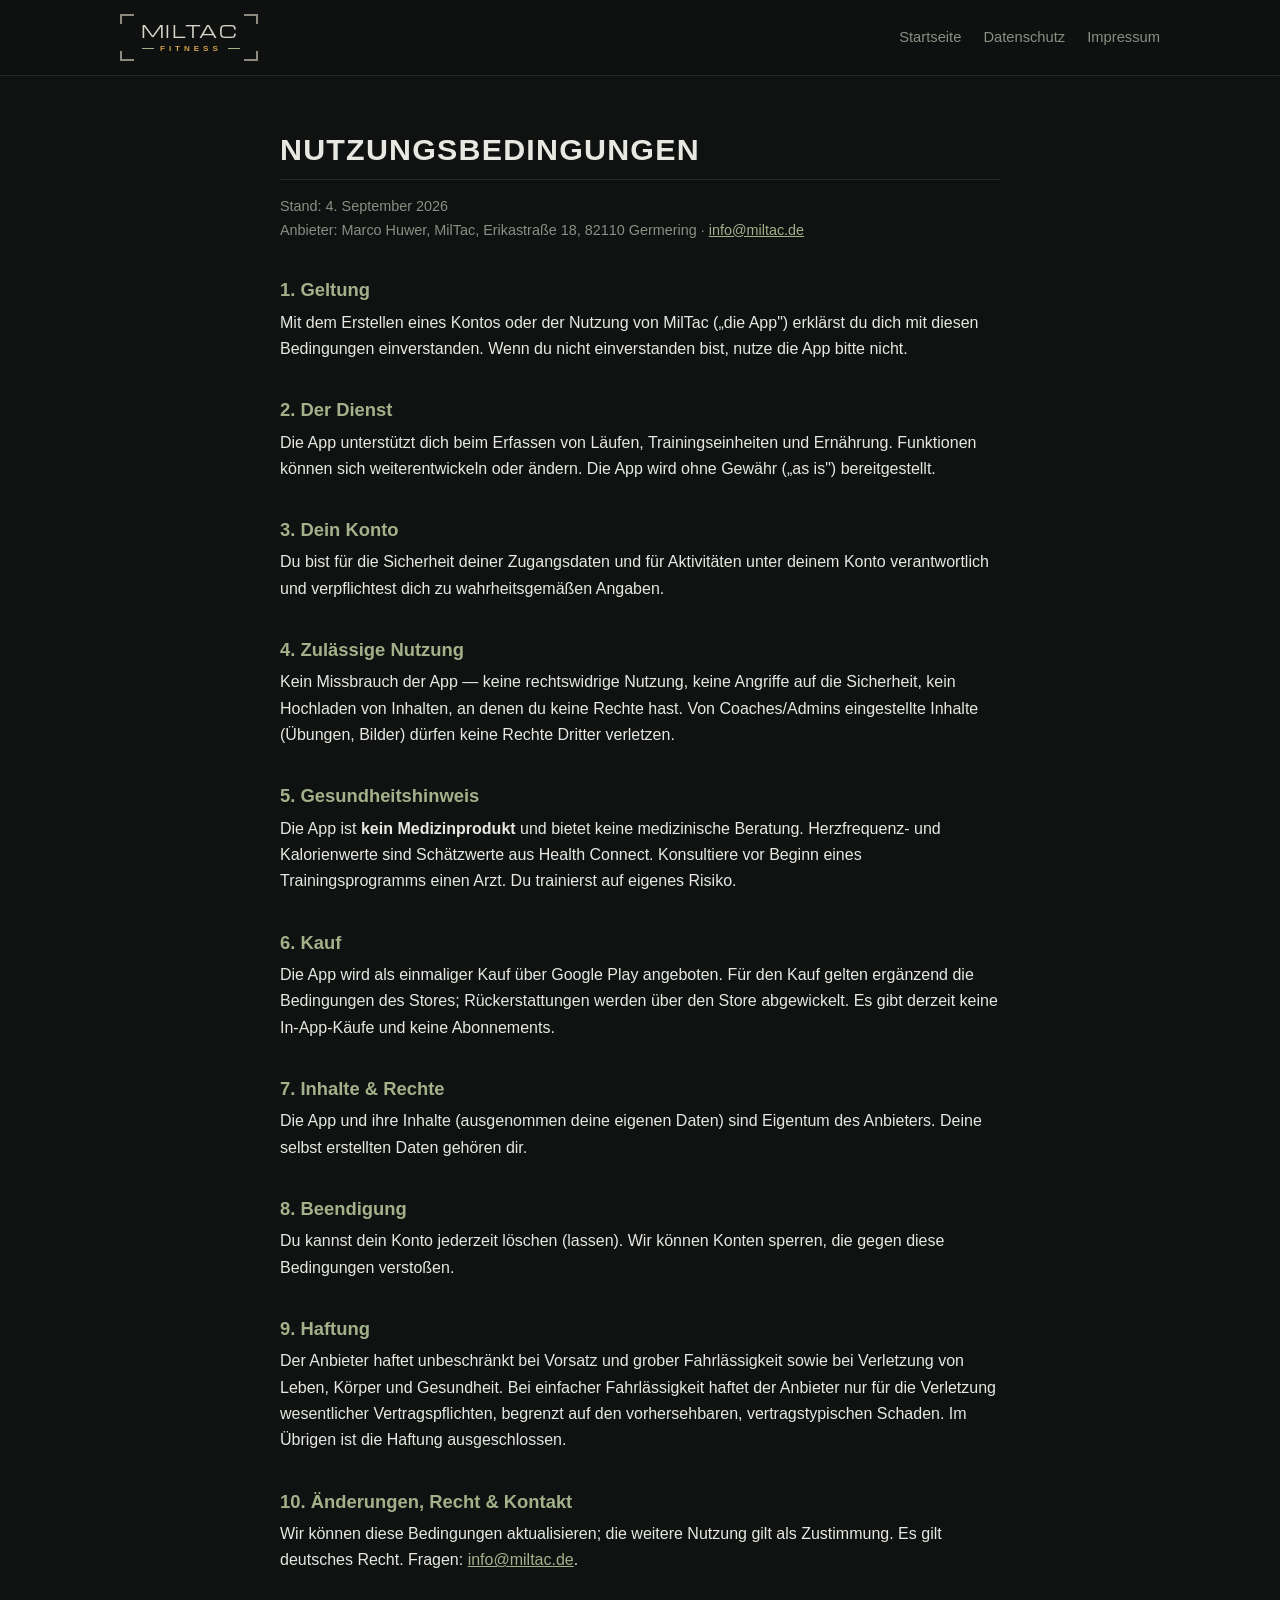
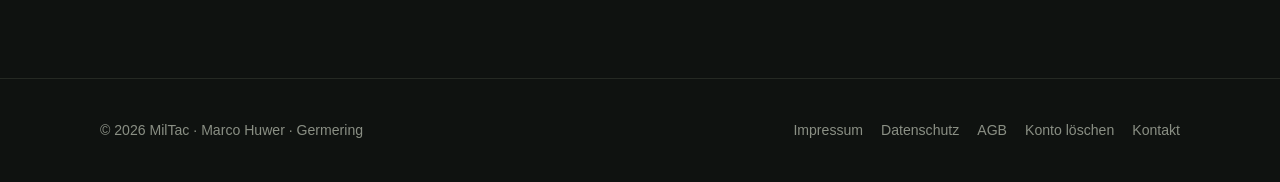
==== commit 95fd3503: "feat: update the site for MilTac Fitness 2.0 Google Play links, bracket logo and favicon, 2.0 screen" ====
--- a/agb.html
+++ b/agb.html
@@ -13,9 +13,9 @@
 
 <header class="site-header">
   <div class="inner">
-    <a class="logo" href="index.html" aria-label="MilTac Startseite">
-      <svg class="mark" viewBox="0 0 142 88" aria-hidden="true"><polygon points="0,0 142,0 142,22 15,22" fill="#8E9F70"/><polygon points="28,34 142,34 142,56 43,56" fill="#99A97F"/><polygon points="57,68 142,68 142,88 72,88" fill="#A3B18A"/></svg>
-      <span class="wordmark">MilTac</span>
+    <a class="logo" href="index.html" aria-label="MilTac Fitness – Startseite">
+      <span class="name">MILTAC</span>
+      <span class="tag">FITNESS</span>
     </a>
     <nav class="site-nav" aria-label="Rechtliches">
       <a href="index.html">Startseite</a>
--- a/style.css
+++ b/style.css
@@ -1,6 +1,6 @@
 /* ==========================================================================
    MilTac — Design-System
-   Dunkles, taktisches Theme · reines CSS, keine Abhängigkeiten
+   Dunkles Olive-Ops-Theme · reines CSS, keine Abhängigkeiten
    ========================================================================== */
 
 :root {
@@ -76,24 +76,65 @@
   gap: 16px;
 }
 @font-face {
-  /* Black Ops One (SIL OFL 1.1) — selbst gehostet, kein Google-Fonts-Abruf */
-  font-family: "Black Ops One";
-  src: url("assets/BlackOpsOne-subset.woff2") format("woff2"),
-       url("assets/BlackOpsOne-subset.ttf") format("truetype");
+  /* Michroma (SIL OFL 1.1) — Schriftzug des Logos, selbst gehostet */
+  font-family: "Michroma";
+  src: url("assets/Michroma-Regular.ttf") format("truetype");
   font-display: swap;
 }
+/* Logo: MILTAC in Eck-Klammern, darunter FITNESS zwischen Linien —
+   derselbe Schriftzug wie in der App-Kopfzeile. */
 .logo {
+  position: relative;
   display: inline-flex;
-  align-items: center;
-  gap: 12px;
+  flex-direction: column;
+  align-items: center;
+  gap: 5px;
+  padding: 9px 18px 8px;
   color: #E7ECDF;
   text-decoration: none;
-  font: 400 1.35rem/1 "Black Ops One", Impact, "Arial Black", sans-serif;
-  letter-spacing: 0.06em;
-  text-transform: uppercase;
-}
-.logo:hover { color: #fff; }
-.logo .mark { width: 42px; height: auto; flex: none; }
+  line-height: 1;
+}
+.logo::before,
+.logo::after {
+  content: "";
+  position: absolute;
+  inset: 0;
+  pointer-events: none;
+  background:
+    linear-gradient(#8E8A80, #8E8A80) left top / 14px 2px,
+    linear-gradient(#8E8A80, #8E8A80) left top / 2px 10px,
+    linear-gradient(#8E8A80, #8E8A80) right top / 14px 2px,
+    linear-gradient(#8E8A80, #8E8A80) right top / 2px 10px,
+    linear-gradient(#8E8A80, #8E8A80) left bottom / 14px 2px,
+    linear-gradient(#8E8A80, #8E8A80) left bottom / 2px 10px,
+    linear-gradient(#8E8A80, #8E8A80) right bottom / 14px 2px,
+    linear-gradient(#8E8A80, #8E8A80) right bottom / 2px 10px;
+  background-repeat: no-repeat;
+}
+.logo::after { display: none; }
+.logo .name {
+  font: 400 1.05rem/1 "Michroma", "Segoe UI", Arial, sans-serif;
+  letter-spacing: 0.1em;
+  padding-left: 0.1em;
+  color: #D8D4CA;
+}
+.logo .tag {
+  display: inline-flex;
+  align-items: center;
+  gap: 6px;
+  font: 700 0.5rem/1 var(--font);
+  letter-spacing: 0.5em;
+  padding-left: 0.5em;
+  color: #D4A24C;
+}
+.logo .tag::before,
+.logo .tag::after {
+  content: "";
+  width: 12px;
+  height: 1px;
+  background: var(--accent);
+}
+.logo:hover .name { color: #fff; }
 .site-nav { display: flex; gap: 22px; align-items: center; }
 .site-nav a {
   color: var(--muted);
@@ -226,6 +267,15 @@
    -------------------------------------------------------------------------- */
 .phone-wrap { display: grid; place-items: center; }
 .phone-img { width: min(100%, 420px); height: auto; filter: drop-shadow(0 30px 60px rgba(0, 0, 0, 0.6)); }
+.hero-shot { width: min(100%, 330px); }
+.designs {
+  margin: 56px 0 0;
+  border-radius: var(--radius);
+  overflow: hidden;
+  border: 1px solid var(--border);
+  box-shadow: 0 30px 60px rgba(0, 0, 0, 0.5);
+}
+.designs img { width: 100%; height: auto; display: block; }
 .phone {
   width: 280px;
   aspect-ratio: 9 / 19;
@@ -408,6 +458,7 @@
   .hero { padding-top: 64px; }
   .phone { width: 250px; }
   .phone-img { width: min(100%, 320px); }
+  .hero-shot { width: min(100%, 260px); }
   .screens {
     display: flex; gap: 16px; overflow-x: auto; scroll-snap-type: x mandatory;
     padding: 8px 4px 20px; margin-top: 32px; max-width: none;
